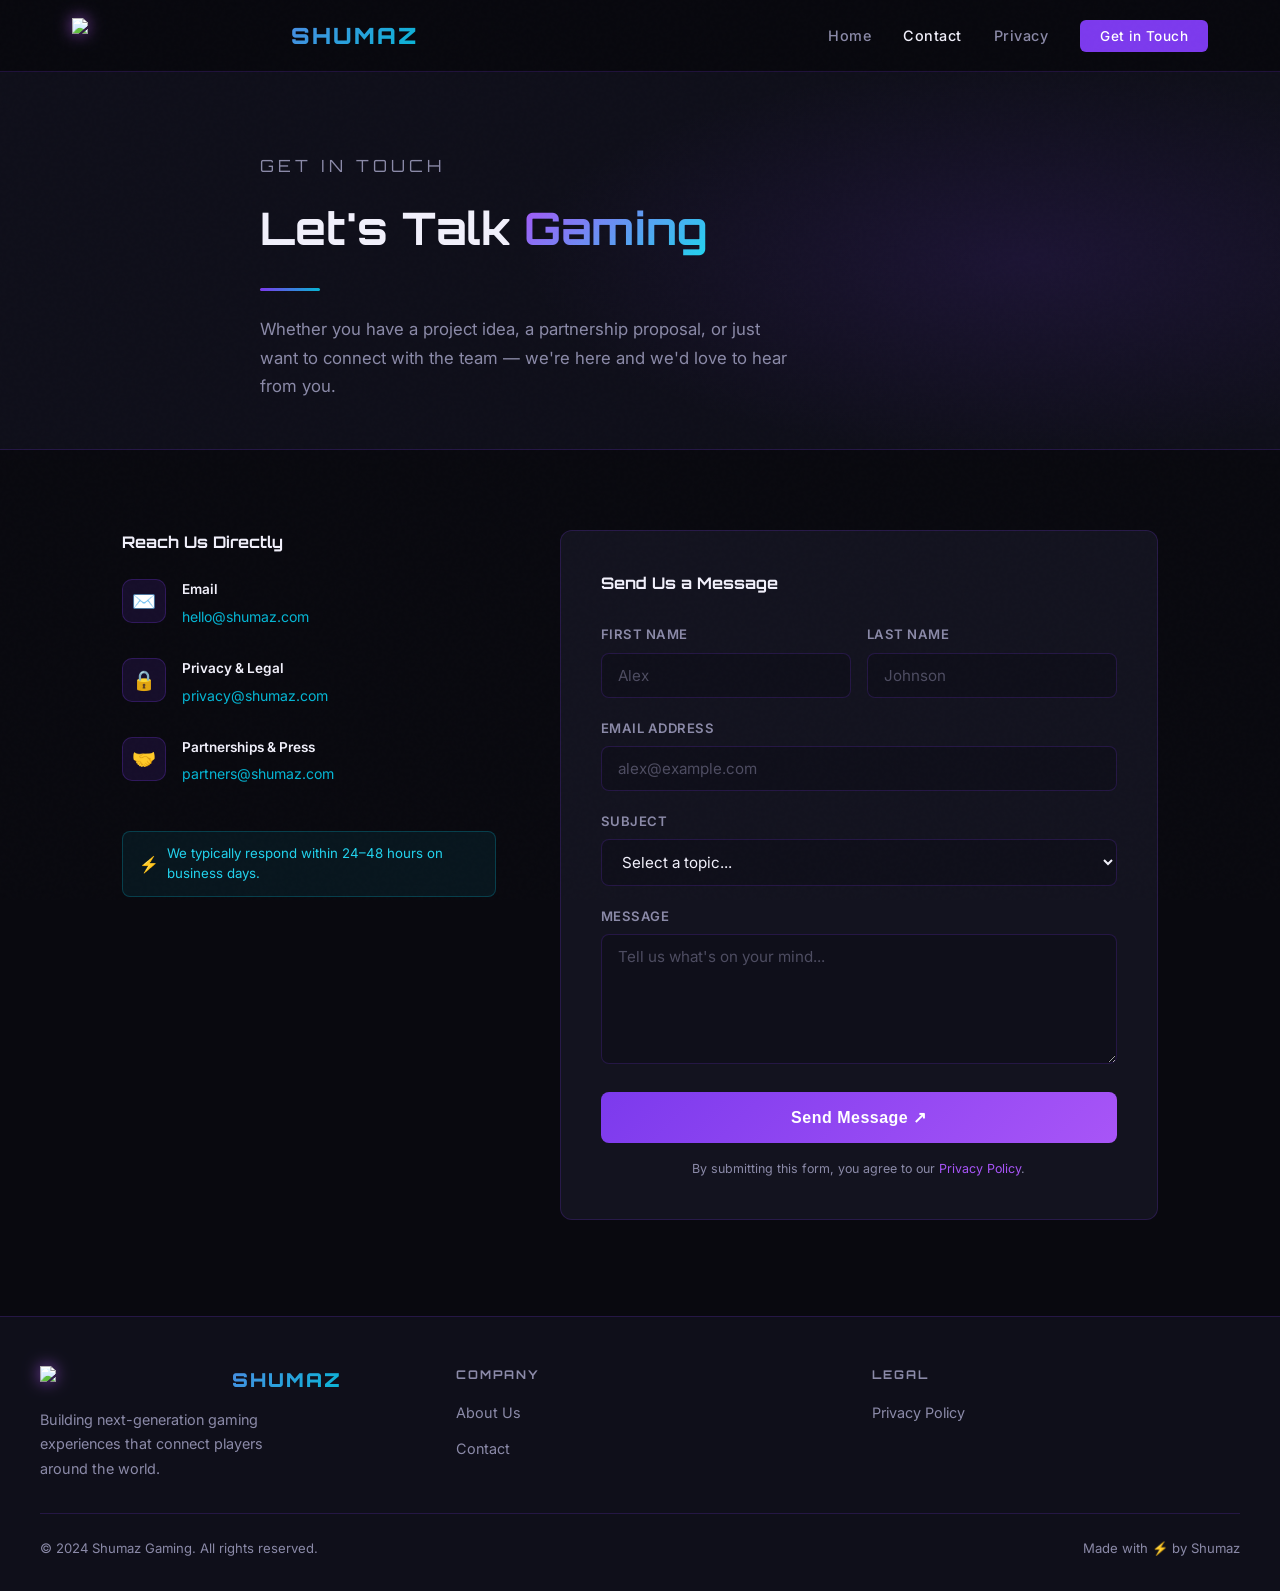
==== contact.html @ 622b44e6 "Added logo" ====
<!DOCTYPE html>
<html lang="en">
<head>
  <meta charset="UTF-8" />
  <meta name="viewport" content="width=device-width, initial-scale=1.0" />
  <title>Contact Us — Shumaz Gaming</title>
  <meta name="description" content="Get in touch with Shumaz Gaming. We'd love to hear from you." />
  <link rel="stylesheet" href="styles.css" />
  <style>
    .contact-hero {
      padding: 5rem 2rem 3rem;
      background: var(--bg-secondary);
      border-bottom: 1px solid var(--border);
      position: relative;
      overflow: hidden;
    }
    .contact-hero::before {
      content: '';
      position: absolute;
      inset: 0;
      background: radial-gradient(ellipse 60% 80% at 80% 50%, rgba(124, 58, 237, 0.12) 0%, transparent 65%);
      pointer-events: none;
    }
    .contact-hero-inner {
      max-width: 760px;
      margin: 0 auto;
      position: relative;
      z-index: 1;
    }
    .contact-hero h1 {
      font-family: 'Orbitron', sans-serif;
      font-size: clamp(1.8rem, 4vw, 2.8rem);
      font-weight: 700;
      margin-bottom: 1rem;
    }
    .contact-hero p { color: var(--text-muted); font-size: 1.05rem; line-height: 1.7; max-width: 540px; }

    .contact-body {
      max-width: 1100px;
      margin: 0 auto;
      padding: 5rem 2rem 6rem;
      display: grid;
      grid-template-columns: 1fr 1.6fr;
      gap: 4rem;
      align-items: start;
    }

    /* Info column */
    .contact-info h2 {
      font-family: 'Orbitron', sans-serif;
      font-size: 1rem;
      font-weight: 700;
      margin-bottom: 1.5rem;
      color: var(--text-primary);
    }
    .contact-item {
      display: flex;
      align-items: flex-start;
      gap: 1rem;
      margin-bottom: 1.75rem;
    }
    .contact-item-icon {
      width: 44px;
      height: 44px;
      border-radius: 10px;
      background: rgba(124, 58, 237, 0.12);
      border: 1px solid rgba(124, 58, 237, 0.25);
      display: flex;
      align-items: center;
      justify-content: center;
      font-size: 1.2rem;
      flex-shrink: 0;
    }
    .contact-item-text strong {
      display: block;
      font-size: 0.85rem;
      font-weight: 600;
      color: var(--text-primary);
      margin-bottom: 0.2rem;
    }
    .contact-item-text span {
      font-size: 0.88rem;
      color: var(--text-muted);
      line-height: 1.5;
    }
    .contact-item-text a {
      color: var(--cyan);
      transition: color 0.2s;
    }
    .contact-item-text a:hover { color: var(--cyan-light); }

    .response-badge {
      display: inline-flex;
      align-items: center;
      gap: 0.5rem;
      background: rgba(6, 182, 212, 0.08);
      border: 1px solid rgba(6, 182, 212, 0.25);
      border-radius: 8px;
      padding: 0.75rem 1rem;
      font-size: 0.83rem;
      color: var(--cyan-light);
      margin-top: 1rem;
      line-height: 1.5;
    }
    .response-badge::before {
      content: '⚡';
      font-size: 1rem;
      flex-shrink: 0;
    }

    /* Form column */
    .contact-form-wrap {
      background: var(--bg-card);
      border: 1px solid var(--border);
      border-radius: var(--radius);
      padding: 2.5rem;
    }
    .contact-form-wrap h2 {
      font-family: 'Orbitron', sans-serif;
      font-size: 1rem;
      font-weight: 700;
      margin-bottom: 1.75rem;
      color: var(--text-primary);
    }
    .form-row {
      display: grid;
      grid-template-columns: 1fr 1fr;
      gap: 1rem;
    }
    .form-group {
      display: flex;
      flex-direction: column;
      gap: 0.45rem;
      margin-bottom: 1.25rem;
    }
    .form-group label {
      font-size: 0.82rem;
      font-weight: 600;
      color: var(--text-muted);
      letter-spacing: 0.5px;
      text-transform: uppercase;
    }
    .form-group input,
    .form-group select,
    .form-group textarea {
      background: var(--bg-secondary);
      border: 1px solid var(--border);
      border-radius: 8px;
      padding: 0.75rem 1rem;
      color: var(--text-primary);
      font-family: 'Inter', sans-serif;
      font-size: 0.95rem;
      outline: none;
      transition: border-color 0.2s, box-shadow 0.2s;
      width: 100%;
    }
    .form-group input::placeholder,
    .form-group textarea::placeholder { color: rgba(139, 138, 168, 0.5); }
    .form-group input:focus,
    .form-group select:focus,
    .form-group textarea:focus {
      border-color: var(--purple);
      box-shadow: 0 0 0 3px rgba(124, 58, 237, 0.12);
    }
    .form-group select option { background: var(--bg-card); }
    .form-group textarea { resize: vertical; min-height: 130px; }
    .form-submit { width: 100%; justify-content: center; font-size: 1rem; padding: 1rem; margin-top: 0.5rem; }
    .form-note { font-size: 0.78rem; color: var(--text-muted); text-align: center; margin-top: 1rem; }
    .form-note a { color: var(--purple-light); }

    /* Success state (hidden by default) */
    .form-success {
      display: none;
      text-align: center;
      padding: 3rem 1rem;
    }
    .form-success .success-icon {
      font-size: 3.5rem;
      margin-bottom: 1rem;
      filter: drop-shadow(0 0 12px rgba(6, 182, 212, 0.6));
    }
    .form-success h3 {
      font-family: 'Orbitron', sans-serif;
      font-size: 1.2rem;
      margin-bottom: 0.75rem;
    }
    .form-success p { color: var(--text-muted); font-size: 0.95rem; }

    @media (max-width: 768px) {
      .contact-body { grid-template-columns: 1fr; gap: 2.5rem; }
      .form-row { grid-template-columns: 1fr; }
    }
  </style>
</head>
<body>

  <!-- Navigation -->
  <nav>
    <div class="nav-inner">
      <a href="index.html" class="nav-logo"><img src="art/Logo No BG.png" alt="Shumaz Logo" />SHUMAZ</a>
      <ul class="nav-links">
        <li><a href="index.html">Home</a></li>
        <li><a href="contact.html" class="active">Contact</a></li>
        <li><a href="privacy-policy.html">Privacy</a></li>
        <li><a href="contact.html" class="nav-cta">Get in Touch</a></li>
      </ul>
      <button class="nav-hamburger" aria-label="Menu">
        <span></span><span></span><span></span>
      </button>
    </div>
  </nav>

  <main class="page-content">

    <div class="contact-hero">
      <div class="contact-hero-inner">
        <p class="section-label">Get In Touch</p>
        <h1>Let's Talk <span class="gradient-text">Gaming</span></h1>
        <div class="divider"></div>
        <p>Whether you have a project idea, a partnership proposal, or just want to connect with the team — we're here and we'd love to hear from you.</p>
      </div>
    </div>

    <div class="contact-body">

      <!-- Contact Info -->
      <div class="contact-info">
        <h2>Reach Us Directly</h2>

        <div class="contact-item">
          <div class="contact-item-icon">✉️</div>
          <div class="contact-item-text">
            <strong>Email</strong>
            <span><a href="mailto:hello@shumaz.com">hello@shumaz.com</a></span>
          </div>
        </div>

        <div class="contact-item">
          <div class="contact-item-icon">🔒</div>
          <div class="contact-item-text">
            <strong>Privacy & Legal</strong>
            <span><a href="mailto:privacy@shumaz.com">privacy@shumaz.com</a></span>
          </div>
        </div>

        <div class="contact-item">
          <div class="contact-item-icon">🤝</div>
          <div class="contact-item-text">
            <strong>Partnerships & Press</strong>
            <span><a href="mailto:partners@shumaz.com">partners@shumaz.com</a></span>
          </div>
        </div>

        <div class="response-badge">
          We typically respond within 24–48 hours on business days.
        </div>
      </div>

      <!-- Contact Form -->
      <div class="contact-form-wrap">
        <h2>Send Us a Message</h2>

        <div id="contactForm">
          <div class="form-row">
            <div class="form-group">
              <label for="firstName">First Name</label>
              <input type="text" id="firstName" placeholder="Alex" />
            </div>
            <div class="form-group">
              <label for="lastName">Last Name</label>
              <input type="text" id="lastName" placeholder="Johnson" />
            </div>
          </div>

          <div class="form-group">
            <label for="email">Email Address</label>
            <input type="email" id="email" placeholder="alex@example.com" />
          </div>

          <div class="form-group">
            <label for="subject">Subject</label>
            <select id="subject">
              <option value="" disabled selected>Select a topic...</option>
              <option value="general">General Inquiry</option>
              <option value="partnership">Partnership / Collaboration</option>
              <option value="press">Press & Media</option>
              <option value="support">Player Support</option>
              <option value="privacy">Privacy & Data</option>
              <option value="other">Other</option>
            </select>
          </div>

          <div class="form-group">
            <label for="message">Message</label>
            <textarea id="message" placeholder="Tell us what's on your mind..."></textarea>
          </div>

          <button class="btn btn-primary form-submit" onclick="handleSubmit(event)">
            Send Message ↗
          </button>

          <p class="form-note">
            By submitting this form, you agree to our
            <a href="privacy-policy.html">Privacy Policy</a>.
          </p>
        </div>

        <div class="form-success" id="formSuccess">
          <div class="success-icon">✅</div>
          <h3 class="gradient-text">Message Sent!</h3>
          <p>Thanks for reaching out. We'll get back to you within 24–48 hours.</p>
        </div>
      </div>

    </div>

  </main>

  <!-- Footer -->
  <footer>
    <div class="footer-inner">
      <div class="footer-brand">
        <a href="index.html" class="nav-logo"><img src="art/Logo No BG.png" alt="Shumaz Logo" />SHUMAZ</a>
        <p>Building next-generation gaming experiences that connect players around the world.</p>
      </div>
      <div class="footer-col">
        <h4>Company</h4>
        <ul>
          <li><a href="index.html#about">About Us</a></li>
          <li><a href="contact.html">Contact</a></li>
        </ul>
      </div>
      <div class="footer-col">
        <h4>Legal</h4>
        <ul>
          <li><a href="privacy-policy.html">Privacy Policy</a></li>
        </ul>
      </div>
    </div>
    <div class="footer-bottom">
      <span>© 2024 Shumaz Gaming. All rights reserved.</span>
      <span>Made with ⚡ by Shumaz</span>
    </div>
  </footer>

  <script>
    function handleSubmit(e) {
      e.preventDefault();
      const firstName = document.getElementById('firstName').value.trim();
      const email = document.getElementById('email').value.trim();
      const message = document.getElementById('message').value.trim();

      if (!firstName || !email || !message) {
        alert('Please fill in your name, email, and message before sending.');
        return;
      }

      // Show success state
      document.getElementById('contactForm').style.display = 'none';
      document.getElementById('formSuccess').style.display = 'block';
    }
  </script>

</body>
</html>
---- styles.css ----
/* =============================================
   SHUMAZ GAMING — Shared Stylesheet
   ============================================= */

@import url('https://fonts.googleapis.com/css2?family=Orbitron:wght@400;600;700;900&family=Inter:wght@300;400;500;600&display=swap');

/* ── Variables ── */
:root {
  --bg-primary:    #09090f;
  --bg-secondary:  #0f0f1a;
  --bg-card:       #13131f;
  --border:        rgba(124, 58, 237, 0.2);
  --purple:        #7c3aed;
  --purple-light:  #a855f7;
  --cyan:          #06b6d4;
  --cyan-light:    #22d3ee;
  --text-primary:  #f1f0fb;
  --text-muted:    #8b8aa8;
  --glow-purple:   0 0 20px rgba(124, 58, 237, 0.4);
  --glow-cyan:     0 0 20px rgba(6, 182, 212, 0.4);
  --radius:        12px;
  --nav-height:    72px;
}

/* ── Reset ── */
*, *::before, *::after { box-sizing: border-box; margin: 0; padding: 0; }
html { scroll-behavior: smooth; }
body {
  font-family: 'Inter', sans-serif;
  background: var(--bg-primary);
  color: var(--text-primary);
  line-height: 1.6;
  overflow-x: hidden;
}
a { color: inherit; text-decoration: none; }
img { max-width: 100%; display: block; }

/* ── Navigation ── */
nav {
  position: fixed;
  top: 0; left: 0; right: 0;
  height: var(--nav-height);
  background: rgba(9, 9, 15, 0.85);
  backdrop-filter: blur(16px);
  -webkit-backdrop-filter: blur(16px);
  border-bottom: 1px solid var(--border);
  z-index: 1000;
  display: flex;
  align-items: center;
}
.nav-inner {
  max-width: 1200px;
  margin: 0 auto;
  padding: 0 2rem;
  width: 100%;
  display: flex;
  align-items: center;
  justify-content: space-between;
}
.nav-logo {
  display: flex;
  align-items: center;
  gap: 0.6rem;
  font-family: 'Orbitron', sans-serif;
  font-weight: 900;
  font-size: 1.4rem;
  letter-spacing: 2px;
  background: linear-gradient(135deg, var(--purple-light), var(--cyan));
  -webkit-background-clip: text;
  -webkit-text-fill-color: transparent;
  background-clip: text;
}
.nav-logo img {
  height: 36px;
  width: auto;
  filter: drop-shadow(0 0 8px rgba(168, 85, 247, 0.7)) brightness(1.1);
  transition: filter 0.3s;
}
.nav-logo:hover img {
  filter: drop-shadow(0 0 14px rgba(6, 182, 212, 0.8)) brightness(1.2);
}
.nav-links {
  display: flex;
  align-items: center;
  gap: 2rem;
  list-style: none;
}
.nav-links a {
  font-size: 0.9rem;
  font-weight: 500;
  color: var(--text-muted);
  transition: color 0.2s;
  letter-spacing: 0.5px;
}
.nav-links a:hover,
.nav-links a.active { color: var(--text-primary); }
.nav-cta {
  background: var(--purple);
  color: #fff !important;
  padding: 0.5rem 1.25rem;
  border-radius: 6px;
  font-size: 0.85rem !important;
  transition: background 0.2s, box-shadow 0.2s !important;
}
.nav-cta:hover {
  background: var(--purple-light) !important;
  box-shadow: var(--glow-purple);
}
.nav-hamburger {
  display: none;
  flex-direction: column;
  gap: 5px;
  cursor: pointer;
  background: none;
  border: none;
  padding: 4px;
}
.nav-hamburger span {
  display: block;
  width: 24px;
  height: 2px;
  background: var(--text-primary);
  border-radius: 2px;
  transition: 0.3s;
}

/* ── Page wrapper (offset for fixed nav) ── */
.page-content {
  padding-top: var(--nav-height);
}

/* ── Section helpers ── */
.section {
  padding: 6rem 2rem;
}
.section-inner {
  max-width: 1200px;
  margin: 0 auto;
}
.section-label {
  font-family: 'Orbitron', sans-serif;
  font-size: 0.7rem;
  letter-spacing: 4px;
  text-transform: uppercase;
  color: var(--cyan);
  margin-bottom: 0.75rem;
}
.section-title {
  font-family: 'Orbitron', sans-serif;
  font-size: clamp(1.8rem, 4vw, 2.8rem);
  font-weight: 700;
  line-height: 1.15;
  margin-bottom: 1.25rem;
}
.section-subtitle {
  font-size: 1.05rem;
  color: var(--text-muted);
  max-width: 560px;
  line-height: 1.7;
}

/* ── Buttons ── */
.btn {
  display: inline-flex;
  align-items: center;
  gap: 0.5rem;
  padding: 0.85rem 2rem;
  border-radius: 8px;
  font-weight: 600;
  font-size: 0.95rem;
  cursor: pointer;
  border: none;
  transition: all 0.25s;
  letter-spacing: 0.5px;
}
.btn-primary {
  background: linear-gradient(135deg, var(--purple), var(--purple-light));
  color: #fff;
}
.btn-primary:hover {
  box-shadow: var(--glow-purple);
  transform: translateY(-2px);
}
.btn-outline {
  background: transparent;
  color: var(--cyan);
  border: 1px solid var(--cyan);
}
.btn-outline:hover {
  background: rgba(6, 182, 212, 0.08);
  box-shadow: var(--glow-cyan);
  transform: translateY(-2px);
}

/* ── Cards ── */
.card {
  background: var(--bg-card);
  border: 1px solid var(--border);
  border-radius: var(--radius);
  padding: 2rem;
  transition: border-color 0.25s, transform 0.25s, box-shadow 0.25s;
}
.card:hover {
  border-color: var(--purple);
  transform: translateY(-4px);
  box-shadow: var(--glow-purple);
}

/* ── Gradient text utility ── */
.gradient-text {
  background: linear-gradient(135deg, var(--purple-light), var(--cyan-light));
  -webkit-background-clip: text;
  -webkit-text-fill-color: transparent;
  background-clip: text;
}

/* ── Divider ── */
.divider {
  width: 60px;
  height: 3px;
  background: linear-gradient(90deg, var(--purple), var(--cyan));
  border-radius: 2px;
  margin: 1.5rem 0;
}

/* ── Footer ── */
footer {
  background: var(--bg-secondary);
  border-top: 1px solid var(--border);
  padding: 3rem 2rem 2rem;
}
.footer-inner {
  max-width: 1200px;
  margin: 0 auto;
  display: grid;
  grid-template-columns: 1fr 1fr 1fr;
  gap: 3rem;
}
.footer-brand .nav-logo { font-size: 1.2rem; display: inline-flex; margin-bottom: 0.75rem; }
.footer-brand .nav-logo img { height: 30px; }
.footer-brand p { font-size: 0.9rem; color: var(--text-muted); max-width: 260px; line-height: 1.7; }
.footer-col h4 {
  font-family: 'Orbitron', sans-serif;
  font-size: 0.75rem;
  letter-spacing: 2px;
  text-transform: uppercase;
  color: var(--text-muted);
  margin-bottom: 1rem;
}
.footer-col ul { list-style: none; display: flex; flex-direction: column; gap: 0.6rem; }
.footer-col ul li a { font-size: 0.9rem; color: var(--text-muted); transition: color 0.2s; }
.footer-col ul li a:hover { color: var(--cyan); }
.footer-bottom {
  max-width: 1200px;
  margin: 2rem auto 0;
  padding-top: 1.5rem;
  border-top: 1px solid var(--border);
  display: flex;
  justify-content: space-between;
  align-items: center;
  font-size: 0.82rem;
  color: var(--text-muted);
  flex-wrap: wrap;
  gap: 0.5rem;
}

/* ── Noise overlay (subtle texture) ── */
body::before {
  content: '';
  position: fixed;
  inset: 0;
  background-image: url("data:image/svg+xml,%3Csvg viewBox='0 0 256 256' xmlns='http://www.w3.org/2000/svg'%3E%3Cfilter id='noise'%3E%3CfeTurbulence type='fractalNoise' baseFrequency='0.9' numOctaves='4' stitchTiles='stitch'/%3E%3C/filter%3E%3Crect width='100%25' height='100%25' filter='url(%23noise)' opacity='0.03'/%3E%3C/svg%3E");
  pointer-events: none;
  z-index: 9999;
  opacity: 0.4;
}

/* ── Responsive ── */
@media (max-width: 768px) {
  .nav-links { display: none; }
  .nav-hamburger { display: flex; }
  .footer-inner { grid-template-columns: 1fr; gap: 2rem; }
  .section { padding: 4rem 1.25rem; }
}
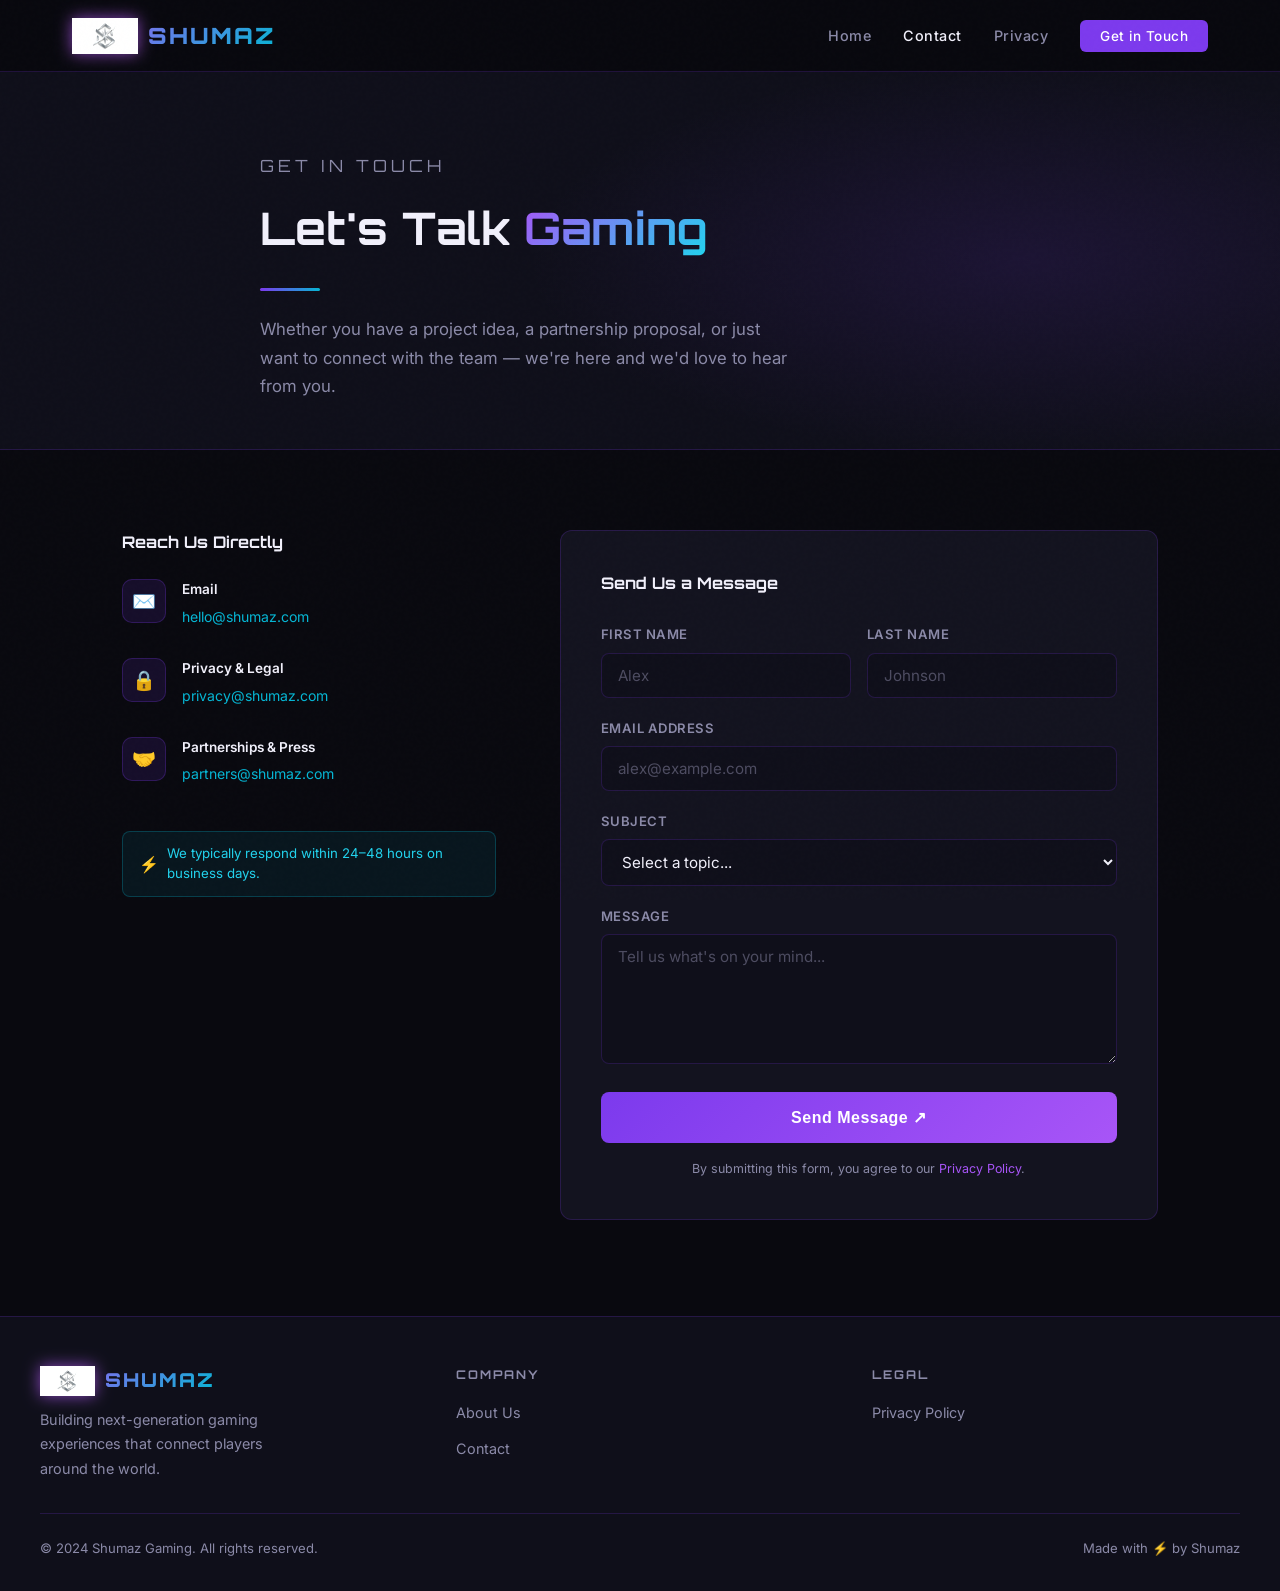
==== commit 950f13a8: "c" ====
--- a/contact.html
+++ b/contact.html
@@ -197,7 +197,7 @@
   <!-- Navigation -->
   <nav>
     <div class="nav-inner">
-      <a href="index.html" class="nav-logo"><img src="art/Logo No BG.png" alt="Shumaz Logo" />SHUMAZ</a>
+      <a href="index.html" class="nav-logo"><img src="Art/logo.png" alt="Shumaz Logo" />SHUMAZ</a>
       <ul class="nav-links">
         <li><a href="index.html">Home</a></li>
         <li><a href="contact.html" class="active">Contact</a></li>
@@ -320,7 +320,7 @@
   <footer>
     <div class="footer-inner">
       <div class="footer-brand">
-        <a href="index.html" class="nav-logo"><img src="art/Logo No BG.png" alt="Shumaz Logo" />SHUMAZ</a>
+        <a href="index.html" class="nav-logo"><img src="Art/logo.png" alt="Shumaz Logo" />SHUMAZ</a>
         <p>Building next-generation gaming experiences that connect players around the world.</p>
       </div>
       <div class="footer-col">
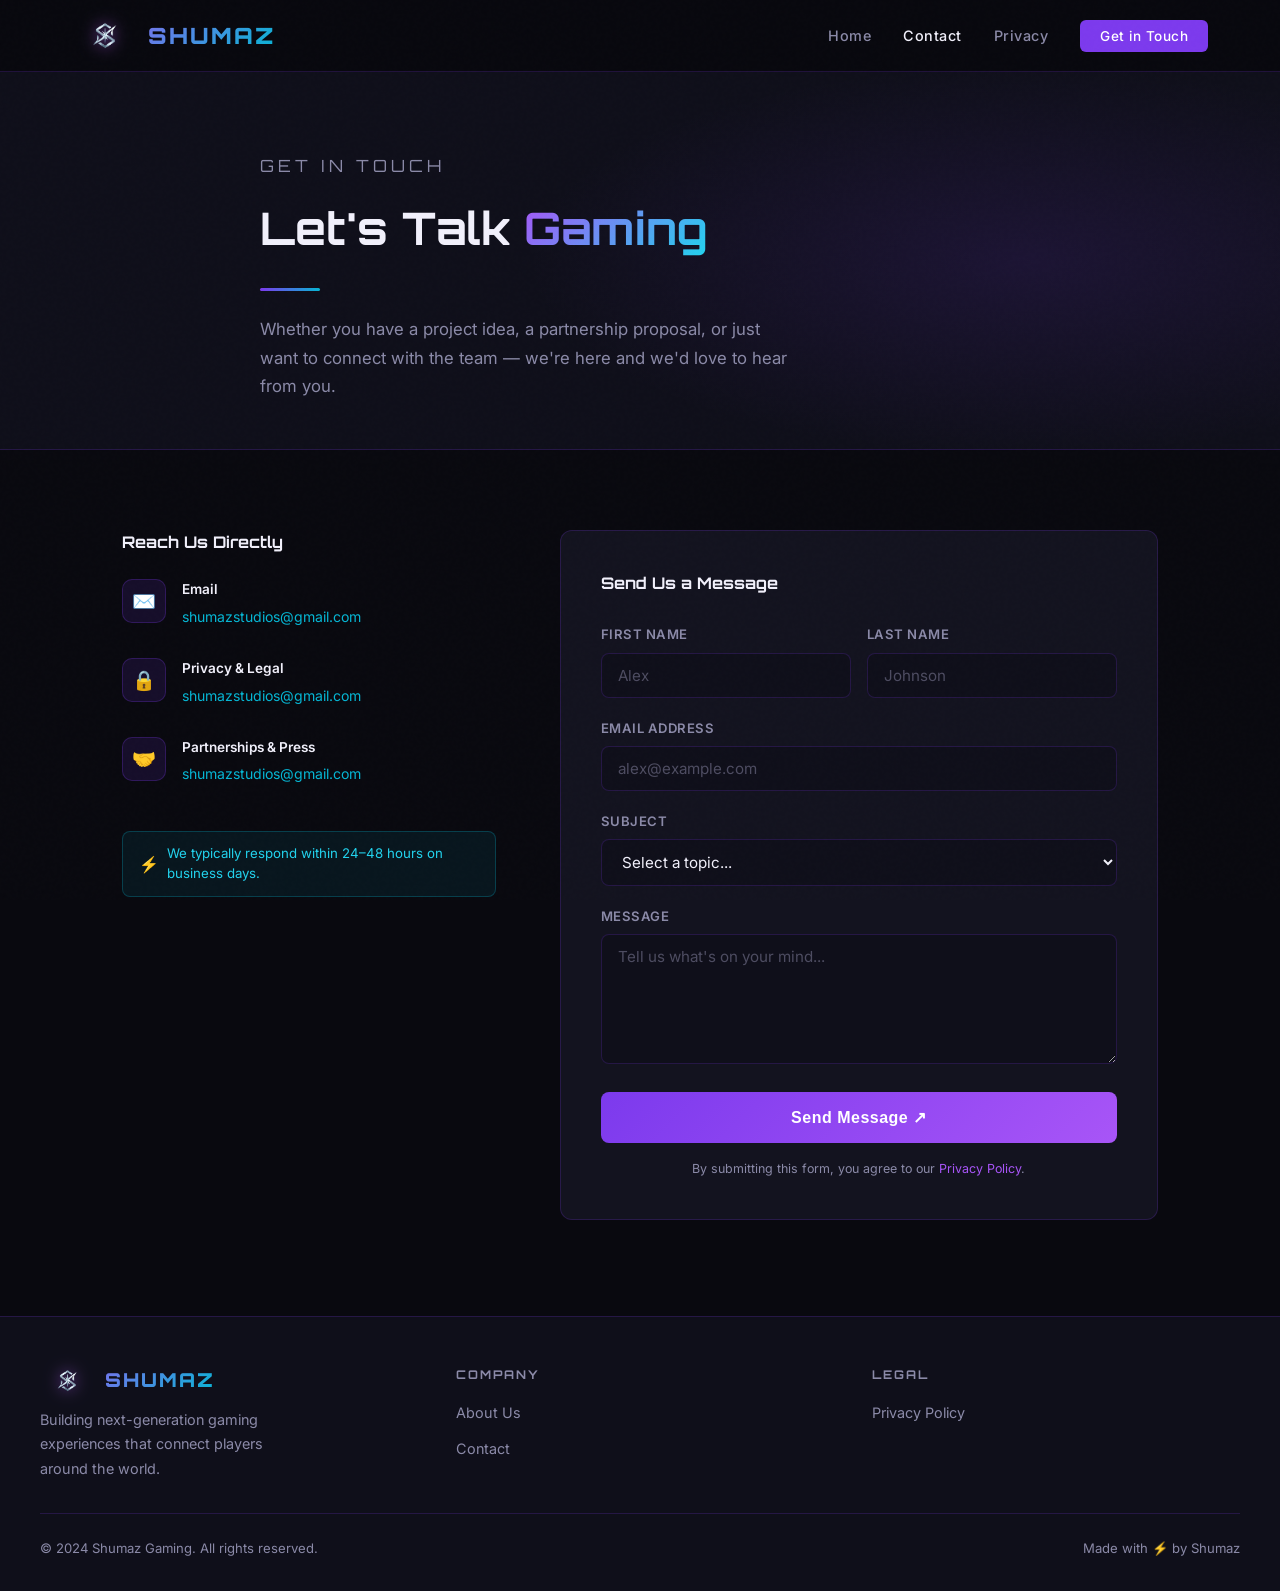
==== commit 9f01e894: "push" ====
--- a/contact.html
+++ b/contact.html
@@ -231,7 +231,7 @@
           <div class="contact-item-icon">✉️</div>
           <div class="contact-item-text">
             <strong>Email</strong>
-            <span><a href="mailto:hello@shumaz.com">hello@shumaz.com</a></span>
+            <span><a href="mailto:shumazstudios@gmail.com">shumazstudios@gmail.com</a></span>
           </div>
         </div>
 
@@ -239,7 +239,7 @@
           <div class="contact-item-icon">🔒</div>
           <div class="contact-item-text">
             <strong>Privacy & Legal</strong>
-            <span><a href="mailto:privacy@shumaz.com">privacy@shumaz.com</a></span>
+            <span><a href="mailto:shumazstudios@gmail.com">shumazstudios@gmail.com</a></span>
           </div>
         </div>
 
@@ -247,7 +247,7 @@
           <div class="contact-item-icon">🤝</div>
           <div class="contact-item-text">
             <strong>Partnerships & Press</strong>
-            <span><a href="mailto:partners@shumaz.com">partners@shumaz.com</a></span>
+            <span><a href="mailto:shumazstudios@gmail.com">shumazstudios@gmail.com</a></span>
           </div>
         </div>
 
@@ -260,42 +260,42 @@
       <div class="contact-form-wrap">
         <h2>Send Us a Message</h2>
 
-        <div id="contactForm">
+        <form id="contactForm" action="https://formspree.io/f/xzdyvbyk" method="POST">
           <div class="form-row">
             <div class="form-group">
               <label for="firstName">First Name</label>
-              <input type="text" id="firstName" placeholder="Alex" />
+              <input type="text" id="firstName" name="firstName" placeholder="Alex" required />
             </div>
             <div class="form-group">
               <label for="lastName">Last Name</label>
-              <input type="text" id="lastName" placeholder="Johnson" />
+              <input type="text" id="lastName" name="lastName" placeholder="Johnson" />
             </div>
           </div>
 
           <div class="form-group">
             <label for="email">Email Address</label>
-            <input type="email" id="email" placeholder="alex@example.com" />
+            <input type="email" id="email" name="email" placeholder="alex@example.com" required />
           </div>
 
           <div class="form-group">
             <label for="subject">Subject</label>
-            <select id="subject">
+            <select id="subject" name="subject">
               <option value="" disabled selected>Select a topic...</option>
-              <option value="general">General Inquiry</option>
-              <option value="partnership">Partnership / Collaboration</option>
-              <option value="press">Press & Media</option>
-              <option value="support">Player Support</option>
-              <option value="privacy">Privacy & Data</option>
-              <option value="other">Other</option>
+              <option value="General Inquiry">General Inquiry</option>
+              <option value="Partnership / Collaboration">Partnership / Collaboration</option>
+              <option value="Press & Media">Press & Media</option>
+              <option value="Player Support">Player Support</option>
+              <option value="Privacy & Data">Privacy & Data</option>
+              <option value="Other">Other</option>
             </select>
           </div>
 
           <div class="form-group">
             <label for="message">Message</label>
-            <textarea id="message" placeholder="Tell us what's on your mind..."></textarea>
-          </div>
-
-          <button class="btn btn-primary form-submit" onclick="handleSubmit(event)">
+            <textarea id="message" name="message" placeholder="Tell us what's on your mind..." required></textarea>
+          </div>
+
+          <button type="submit" class="btn btn-primary form-submit" id="submitBtn">
             Send Message ↗
           </button>
 
@@ -303,7 +303,7 @@
             By submitting this form, you agree to our
             <a href="privacy-policy.html">Privacy Policy</a>.
           </p>
-        </div>
+        </form>
 
         <div class="form-success" id="formSuccess">
           <div class="success-icon">✅</div>
@@ -344,21 +344,40 @@
   </footer>
 
   <script>
-    function handleSubmit(e) {
+    const form = document.getElementById('contactForm');
+    const submitBtn = document.getElementById('submitBtn');
+
+    form.addEventListener('submit', async function(e) {
       e.preventDefault();
-      const firstName = document.getElementById('firstName').value.trim();
-      const email = document.getElementById('email').value.trim();
-      const message = document.getElementById('message').value.trim();
-
-      if (!firstName || !email || !message) {
-        alert('Please fill in your name, email, and message before sending.');
-        return;
+
+      // Button loading state
+      submitBtn.disabled = true;
+      submitBtn.textContent = 'Sending...';
+
+      try {
+        const response = await fetch(form.action, {
+          method: 'POST',
+          body: new FormData(form),
+          headers: { 'Accept': 'application/json' }
+        });
+
+        if (response.ok) {
+          // Show success screen
+          form.style.display = 'none';
+          document.getElementById('formSuccess').style.display = 'block';
+        } else {
+          const data = await response.json();
+          const msg = data.errors ? data.errors.map(e => e.message).join(', ') : 'Something went wrong. Please try again.';
+          alert(msg);
+          submitBtn.disabled = false;
+          submitBtn.textContent = 'Send Message ↗';
+        }
+      } catch (err) {
+        alert('Network error. Please check your connection and try again.');
+        submitBtn.disabled = false;
+        submitBtn.textContent = 'Send Message ↗';
       }
-
-      // Show success state
-      document.getElementById('contactForm').style.display = 'none';
-      document.getElementById('formSuccess').style.display = 'block';
-    }
+    });
   </script>
 
 </body>
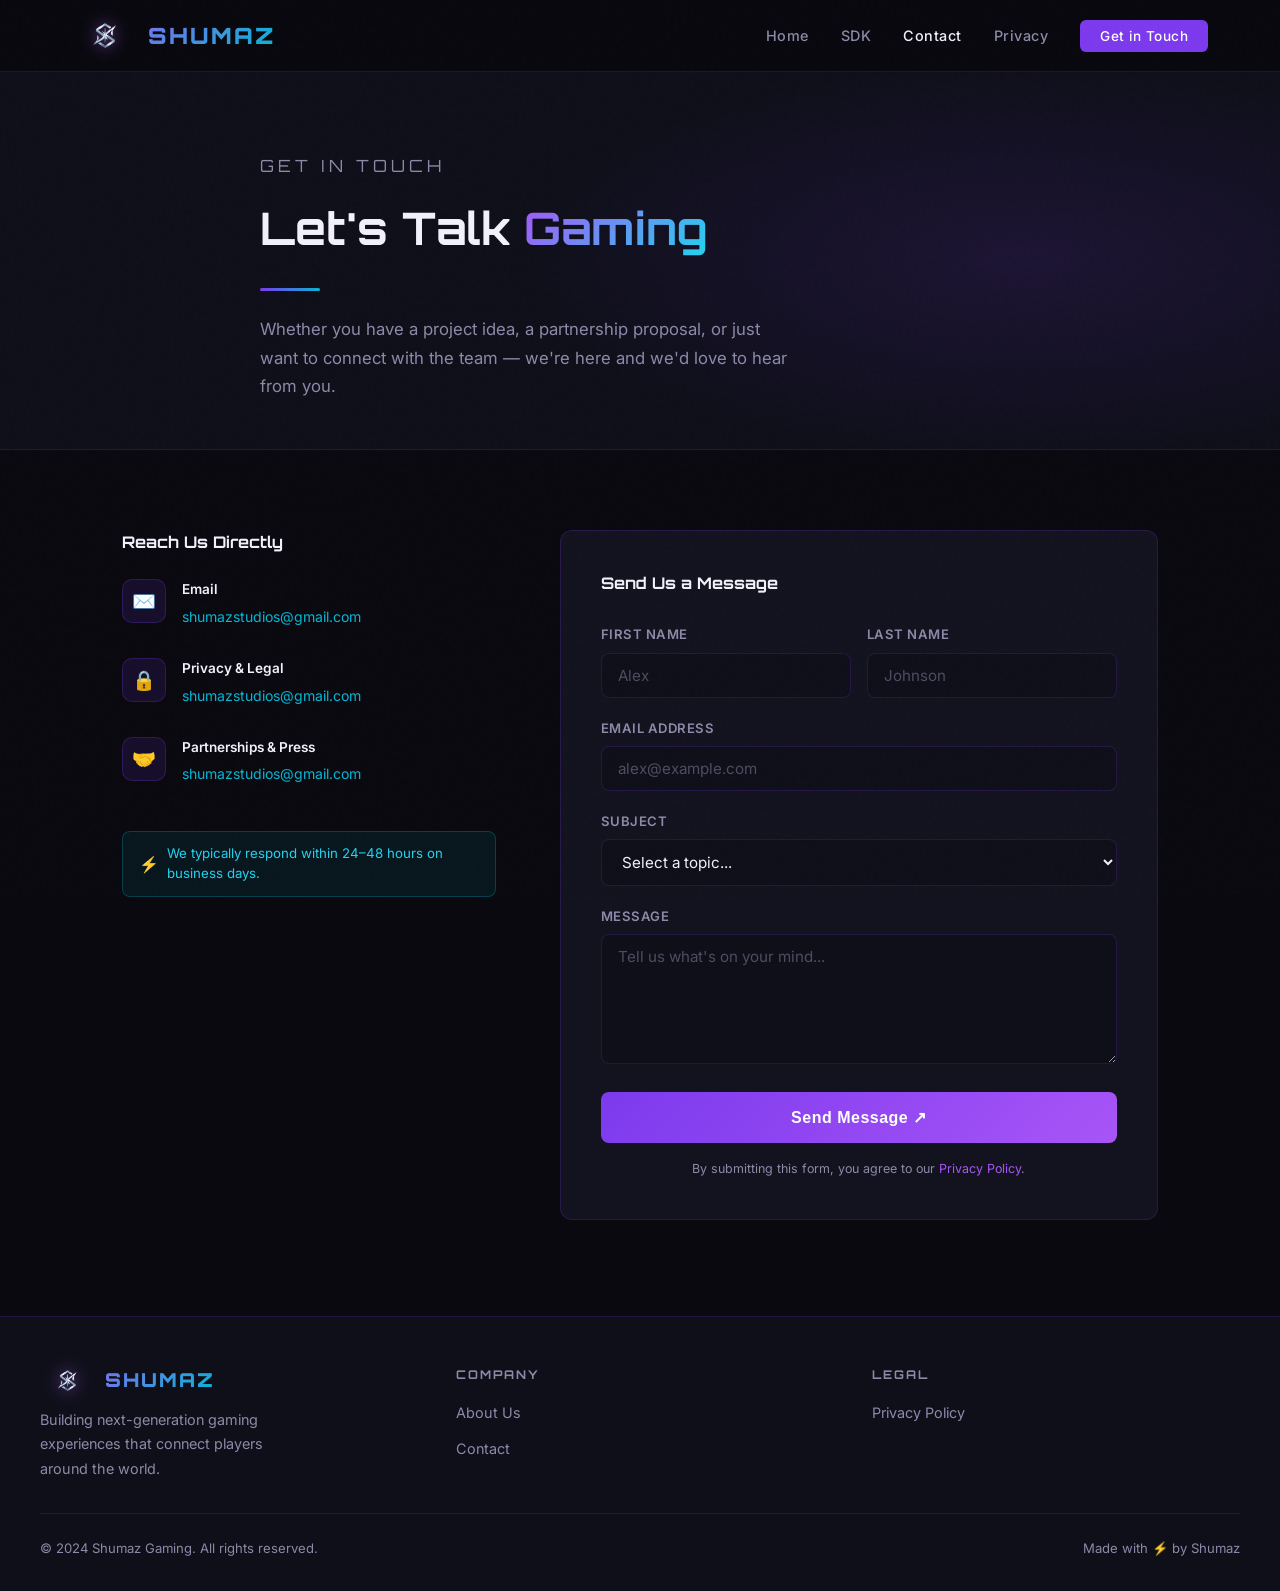
==== commit 5684c642: "SDK Page addeed" ====
--- a/contact.html
+++ b/contact.html
@@ -200,6 +200,7 @@
       <a href="index.html" class="nav-logo"><img src="Art/logo.png" alt="Shumaz Logo" />SHUMAZ</a>
       <ul class="nav-links">
         <li><a href="index.html">Home</a></li>
+        <li><a href="sdk.html">SDK</a></li>
         <li><a href="contact.html" class="active">Contact</a></li>
         <li><a href="privacy-policy.html">Privacy</a></li>
         <li><a href="contact.html" class="nav-cta">Get in Touch</a></li>
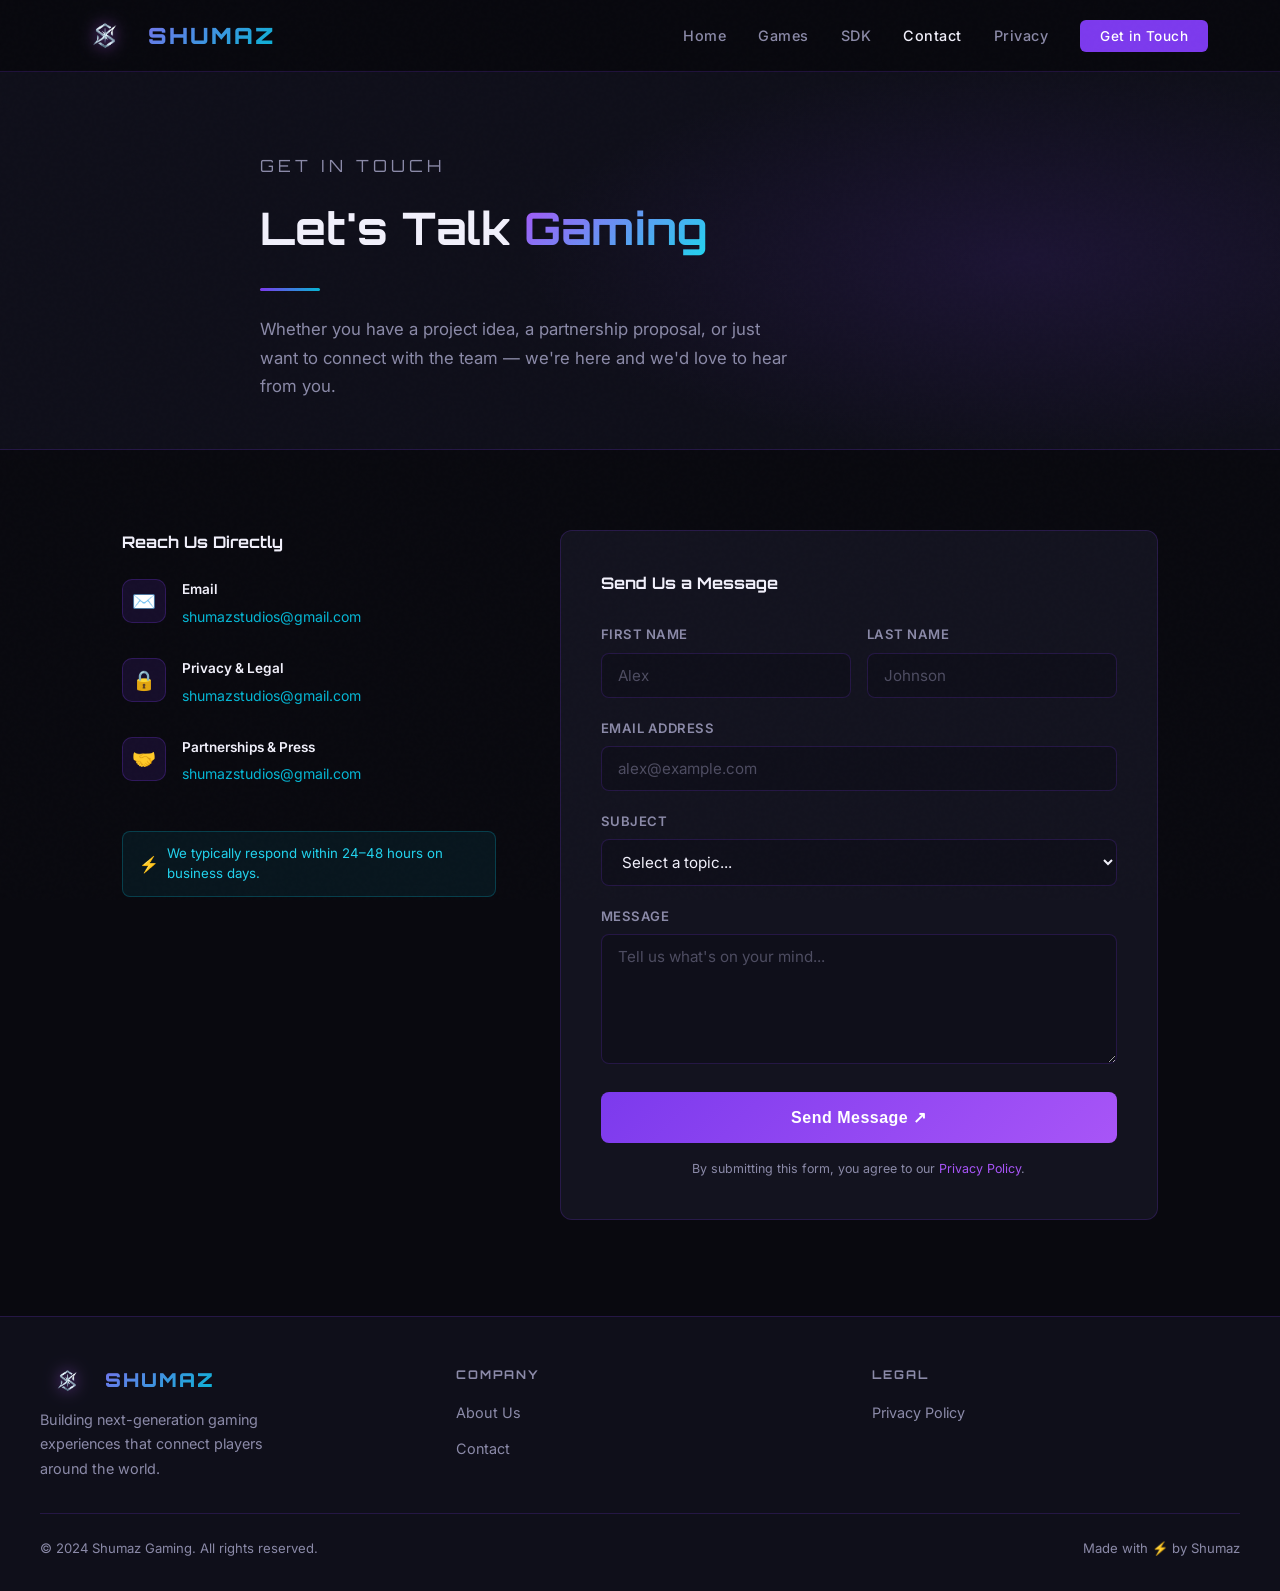
==== commit 2a570a78: "Added Our games page" ====
--- a/contact.html
+++ b/contact.html
@@ -200,6 +200,7 @@
       <a href="index.html" class="nav-logo"><img src="Art/logo.png" alt="Shumaz Logo" />SHUMAZ</a>
       <ul class="nav-links">
         <li><a href="index.html">Home</a></li>
+        <li><a href="games.html">Games</a></li>
         <li><a href="sdk.html">SDK</a></li>
         <li><a href="contact.html" class="active">Contact</a></li>
         <li><a href="privacy-policy.html">Privacy</a></li>
